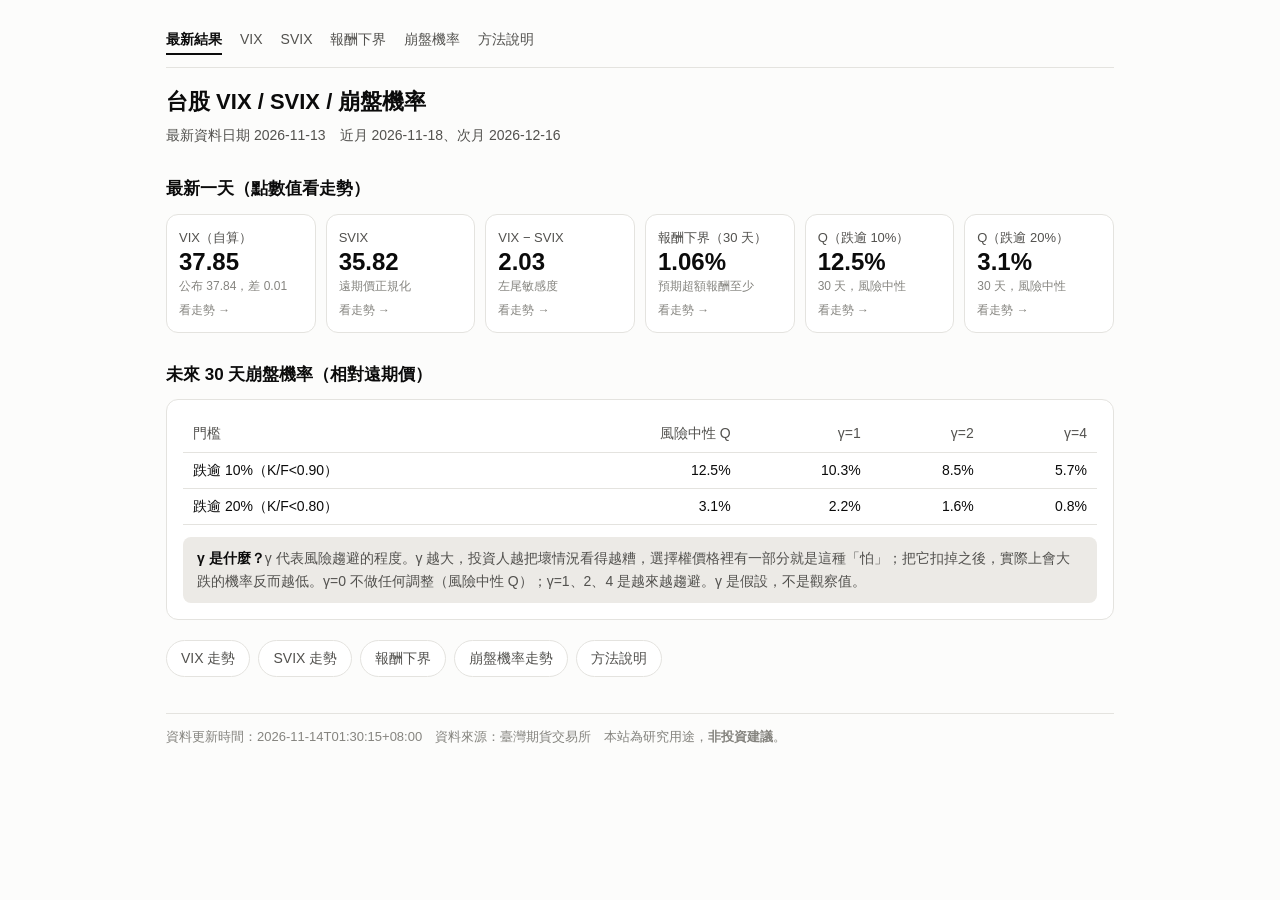
==== index.html @ 40dea658 "pages: update report" ====
<!DOCTYPE html>
<html lang="zh-Hant"><head><meta charset="utf-8"><meta name="viewport" content="width=device-width, initial-scale=1"><title>台股 VIX / SVIX / 崩盤機率</title><link rel="stylesheet" href="assets/style.css?v=ba09b813"></head><body><main>
<nav aria-label="頁面"><a href="index.html" aria-current="page">最新結果</a><a href="vix.html">VIX</a><a href="svix.html">SVIX</a><a href="bound.html">報酬下界</a><a href="crash.html">崩盤機率</a><a href="methodology.html">方法說明</a></nav>
<h1>台股 VIX / SVIX / 崩盤機率</h1>
<div class="sub" id="asof"></div>

<h2>最新一天（點數值看走勢）</h2>
<div class="stats six" id="stats"></div>

<h2>未來 30 天崩盤機率（相對遠期價）</h2>
<div class="card">
  <table id="ctable"><thead><tr><th>門檻</th><th>風險中性 Q</th><th>γ=1</th><th>γ=2</th><th>γ=4</th></tr></thead><tbody></tbody></table>
  <div class="note" id="cnote" hidden></div>
  <p class="explain"><b>γ 是什麼？</b>γ 代表風險趨避的程度。γ 越大，投資人越把壞情況看得越糟，選擇權價格裡有一部分就是這種「怕」；把它扣掉之後，實際上會大跌的機率反而越低。γ=0 不做任何調整（風險中性 Q）；γ=1、2、4 是越來越趨避。γ 是假設，不是觀察值。</p>
</div>

<div class="bar" style="margin-top:20px">
  <a class="btn" href="vix.html">VIX 走勢</a>
  <a class="btn" href="svix.html">SVIX 走勢</a>
  <a class="btn" href="bound.html">報酬下界</a>
  <a class="btn" href="crash.html">崩盤機率走勢</a>
  <a class="btn" href="methodology.html">方法說明</a>
</div>
<footer>資料更新時間：<span id="updated"></span>　資料來源：臺灣期貨交易所　本站為研究用途，<strong>非投資建議</strong>。</footer>
</main>
<script src="assets/data.js?v=e0b1dd8c"></script><script src="assets/common.js?v=1d50b320"></script>
<script>
const last = S[S.length - 1];
$('#asof').textContent = last ? `最新資料日期 ${last.date}　近月 ${last.near_expiry}、次月 ${last.next_expiry}` : '尚無資料';
if (last) {
  const st = [
    ['VIX（自算）', num(last.vix), last.vix_taifex_published != null ? `公布 ${num(last.vix_taifex_published)}，差 ${num(last.vix_diff, 2)}` : '公布值尚未取得', 'vix.html'],
    ['SVIX', num(last.svix), '遠期價正規化', 'svix.html'],
    ['VIX − SVIX', num(last.vix - last.svix), '左尾敏感度', 'svix.html#spread'],
    ['報酬下界（30 天）', pct(last.lb_30d, 2), '預期超額報酬至少', 'bound.html'],
    ['Q（跌逾 10%）', pct(pOf(last.date, '0.9', '0')), '30 天，風險中性', 'crash.html?th=0.9'],
    ['Q（跌逾 20%）', pct(pOf(last.date, '0.8', '0')), '30 天，風險中性', 'crash.html?th=0.8'],
  ];
  const box = $('#stats');
  st.forEach(([k, v, n, href]) => {
    const a = document.createElement('a'); a.className = 'stat'; a.href = href;
    [['k', k], ['v', v], ['n', n], ['go', '看走勢 →']].forEach(([c, t]) => { const e = document.createElement('div'); e.className = c; e.textContent = t; a.appendChild(e); });
    box.appendChild(a);
  });
  const tb = $('#ctable tbody');
  [['0.9', '跌逾 10%（K/F<0.90）'], ['0.8', '跌逾 20%（K/F<0.80）']].forEach(([th, lab]) => {
    const tr = document.createElement('tr');
    [lab, ...GAMMAS.map(g => pct(pOf(last.date, th, g)))].forEach(t => { const td = document.createElement('td'); td.textContent = t; tr.appendChild(td); });
    tb.appendChild(tr);
  });
  const notes = flagText(last.quality_flags), n = $('#cnote');
  n.hidden = !notes.length; n.textContent = notes.length ? '注意：' + notes.join('；') : '';
}
</script></body></html>
---- assets/style.css ----
:root {
  color-scheme: light;
  --surface: #fcfcfb; --card: #ffffff; --line: #e4e3df; --grid: #eceae6;
  --ink: #0b0b0b; --ink-2: #52514e; --ink-3: #85847f;
  --s1: #2a78d6; --s2: #eb6834; --s3: #1baf7a;
  --o1: #0d366b; --o2: #1c5cab; --o3: #3987e5; --o4: #86b6ef;
  --warn: #8a5a00; --warn-bg: #fff4d9;
}
@media (prefers-color-scheme: dark) {
  :root {
    color-scheme: dark;
    --surface: #1a1a19; --card: #222221; --line: #3a3a38; --grid: #2d2d2b;
    --ink: #f0efec; --ink-2: #c3c2b7; --ink-3: #8f8e86;
    --s1: #3987e5; --s2: #d95926; --s3: #199e70;
    --o1: #cde2fb; --o2: #86b6ef; --o3: #3987e5; --o4: #1c5cab;
    --warn: #f0c36b; --warn-bg: #3a2f12;
  }
}
* { box-sizing: border-box; }
body { margin: 0; background: var(--surface); color: var(--ink); font: 15px/1.65 -apple-system, "Segoe UI", "PingFang TC", "Noto Sans TC", sans-serif; }
main { max-width: 980px; margin: 0 auto; padding: 16px 16px 48px; }
nav { display: flex; flex-wrap: wrap; gap: 4px 18px; padding: 10px 0 12px; border-bottom: 1px solid var(--line); margin-bottom: 16px; font-size: 14px; }
nav a { color: var(--ink-2); text-decoration: none; padding: 2px 0; border-bottom: 2px solid transparent; }
nav a:hover { color: var(--ink); }
nav a[aria-current="page"] { color: var(--ink); border-bottom-color: var(--ink); font-weight: 600; }
h1 { font-size: 22px; font-weight: 600; margin: 8px 0 4px; }
h2 { font-size: 17px; font-weight: 600; margin: 28px 0 10px; }
h3 { font-size: 15px; font-weight: 600; margin: 20px 0 6px; }
.sub { color: var(--ink-2); font-size: 14px; }
.card { background: var(--card); border: 1px solid var(--line); border-radius: 12px; padding: 16px; }
.stats { display: grid; grid-template-columns: repeat(auto-fit, minmax(150px, 1fr)); gap: 12px; margin-top: 4px; }
a.stat, div.stat { display: block; color: inherit; text-decoration: none; background: var(--card); border: 1px solid var(--line); border-radius: 12px; padding: 12px 14px; }
a.stat:hover, a.stat:focus-visible { border-color: var(--ink-3); outline: none; }
a.stat:focus-visible { outline: 2px solid var(--s1); outline-offset: 2px; }
.stats.six { grid-template-columns: repeat(6, minmax(0, 1fr)); gap: 10px; }
.stats.six .stat { padding: 12px 12px; }
.stats.six .stat .v { font-size: 24px; }
@media (max-width: 820px) { .stats.six { grid-template-columns: repeat(auto-fit, minmax(140px, 1fr)); } }
.stat .k { color: var(--ink-2); font-size: 13px; }
.stat .v { font-size: 28px; font-weight: 600; line-height: 1.2; font-variant-numeric: tabular-nums; }
.stat .n { color: var(--ink-3); font-size: 12px; }
.stat .go { color: var(--ink-3); font-size: 12px; margin-top: 4px; }
table { border-collapse: collapse; width: 100%; font-variant-numeric: tabular-nums; }
th, td { text-align: right; padding: 6px 10px; border-bottom: 1px solid var(--line); font-size: 14px; }
th:first-child, td:first-child { text-align: left; }
th { color: var(--ink-2); font-weight: 500; }
.note { background: var(--warn-bg); color: var(--warn); border-radius: 8px; padding: 8px 12px; font-size: 13px; margin-top: 10px; }
.explain { background: var(--grid); border-radius: 8px; padding: 10px 14px; font-size: 14px; color: var(--ink-2); margin: 12px 0 0; }
.explain b { color: var(--ink); font-weight: 600; }
.bar { display: flex; flex-wrap: wrap; gap: 8px; align-items: center; margin: 12px 0 4px; }
.bar .lab { color: var(--ink-2); font-size: 13px; margin-right: 4px; }
button.chip, a.btn { font: inherit; font-size: 14px; padding: 6px 14px; border-radius: 999px; border: 1px solid var(--line); background: var(--card); color: var(--ink-2); cursor: pointer; text-decoration: none; display: inline-block; }
a.btn:hover { color: var(--ink); border-color: var(--ink-3); }
button.chip { font-size: 13px; padding: 4px 12px; }
button.chip[aria-pressed="true"] { background: var(--ink); color: var(--surface); border-color: var(--ink); }
button.chip:focus-visible, a.btn:focus-visible { outline: 2px solid var(--s1); outline-offset: 2px; }
.chart { position: relative; height: 300px; }
.chart.short { height: 210px; }
.ctitle { font-size: 14px; font-weight: 600; margin: 0 0 2px; }
.cdesc { font-size: 12px; color: var(--ink-3); margin: 0 0 8px; }
details { margin-top: 12px; } summary { cursor: pointer; color: var(--ink-2); font-size: 14px; }
.scroll { max-height: 340px; overflow: auto; margin-top: 8px; }
.method p, .method li { font-size: 14px; color: var(--ink-2); margin: 6px 0; }
.method code, .eq { font-family: ui-monospace, Menlo, monospace; font-size: 13px; background: var(--grid); padding: 1px 6px; border-radius: 4px; color: var(--ink); }
.eq { display: block; padding: 8px 12px; margin: 8px 0; overflow-x: auto; white-space: pre; }
footer { margin-top: 36px; color: var(--ink-3); font-size: 13px; border-top: 1px solid var(--line); padding-top: 12px; }
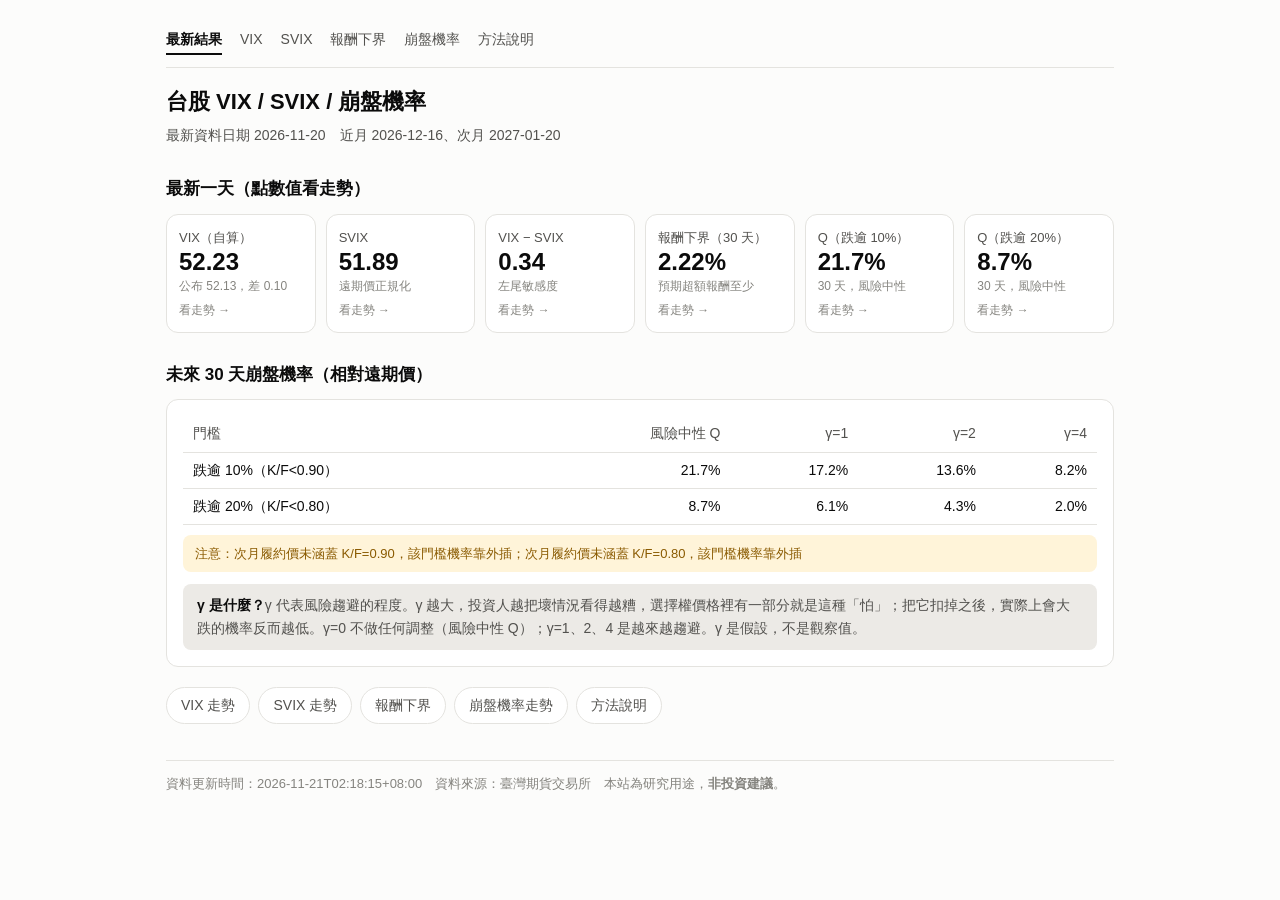
==== commit 16f495c6: "pages: update report" ====
--- a/index.html
+++ b/index.html
@@ -23,7 +23,7 @@
 </div>
 <footer>資料更新時間：<span id="updated"></span>　資料來源：臺灣期貨交易所　本站為研究用途，<strong>非投資建議</strong>。</footer>
 </main>
-<script src="assets/data.js?v=e0b1dd8c"></script><script src="assets/common.js?v=1d50b320"></script>
+<script src="assets/data.js?v=a2425088"></script><script src="assets/common.js?v=1d50b320"></script>
 <script>
 const last = S[S.length - 1];
 $('#asof').textContent = last ? `最新資料日期 ${last.date}　近月 ${last.near_expiry}、次月 ${last.next_expiry}` : '尚無資料';
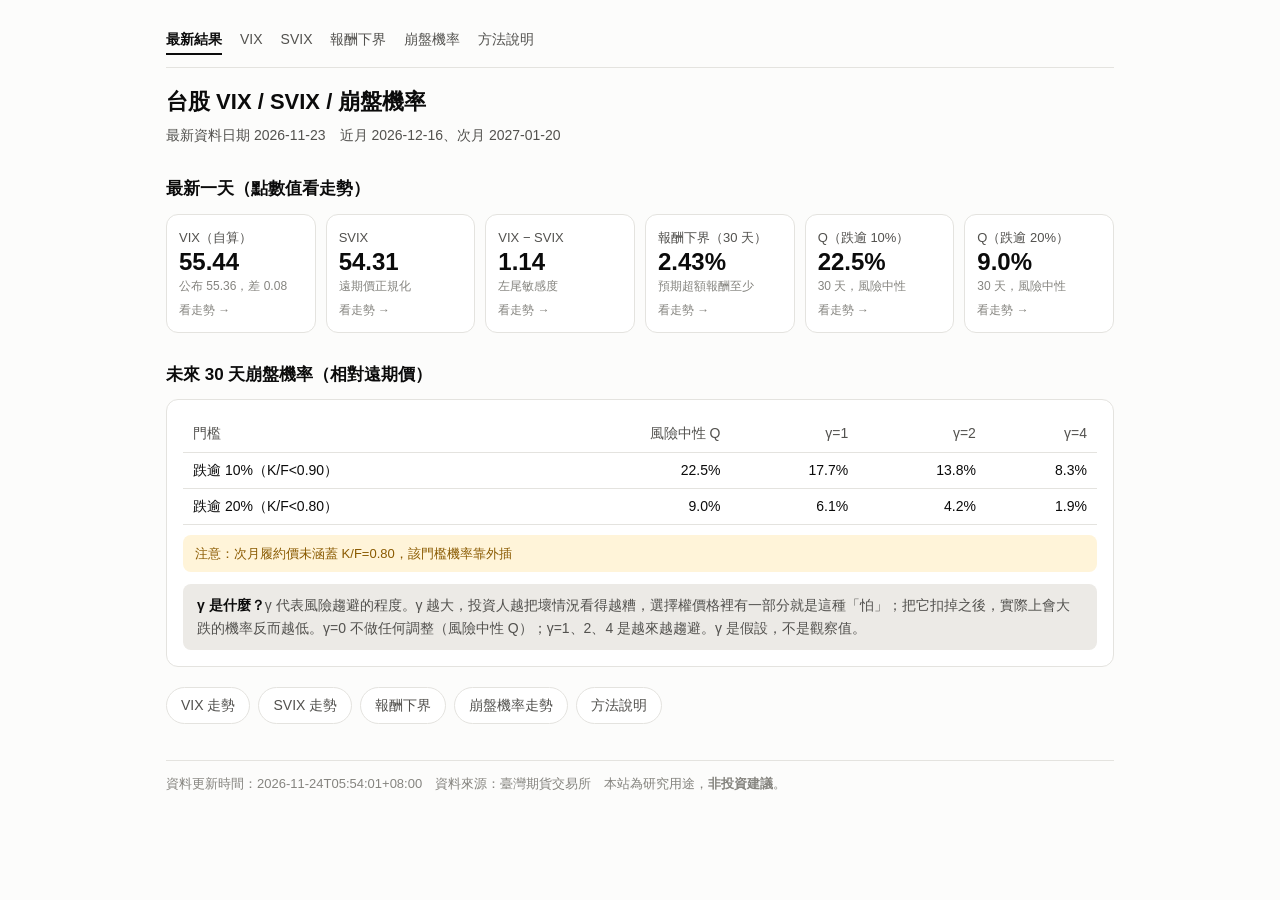
==== commit 9212d2d2: "pages: update report" ====
--- a/index.html
+++ b/index.html
@@ -23,7 +23,7 @@
 </div>
 <footer>資料更新時間：<span id="updated"></span>　資料來源：臺灣期貨交易所　本站為研究用途，<strong>非投資建議</strong>。</footer>
 </main>
-<script src="assets/data.js?v=a2425088"></script><script src="assets/common.js?v=1d50b320"></script>
+<script src="assets/data.js?v=4e2e5773"></script><script src="assets/common.js?v=1d50b320"></script>
 <script>
 const last = S[S.length - 1];
 $('#asof').textContent = last ? `最新資料日期 ${last.date}　近月 ${last.near_expiry}、次月 ${last.next_expiry}` : '尚無資料';
